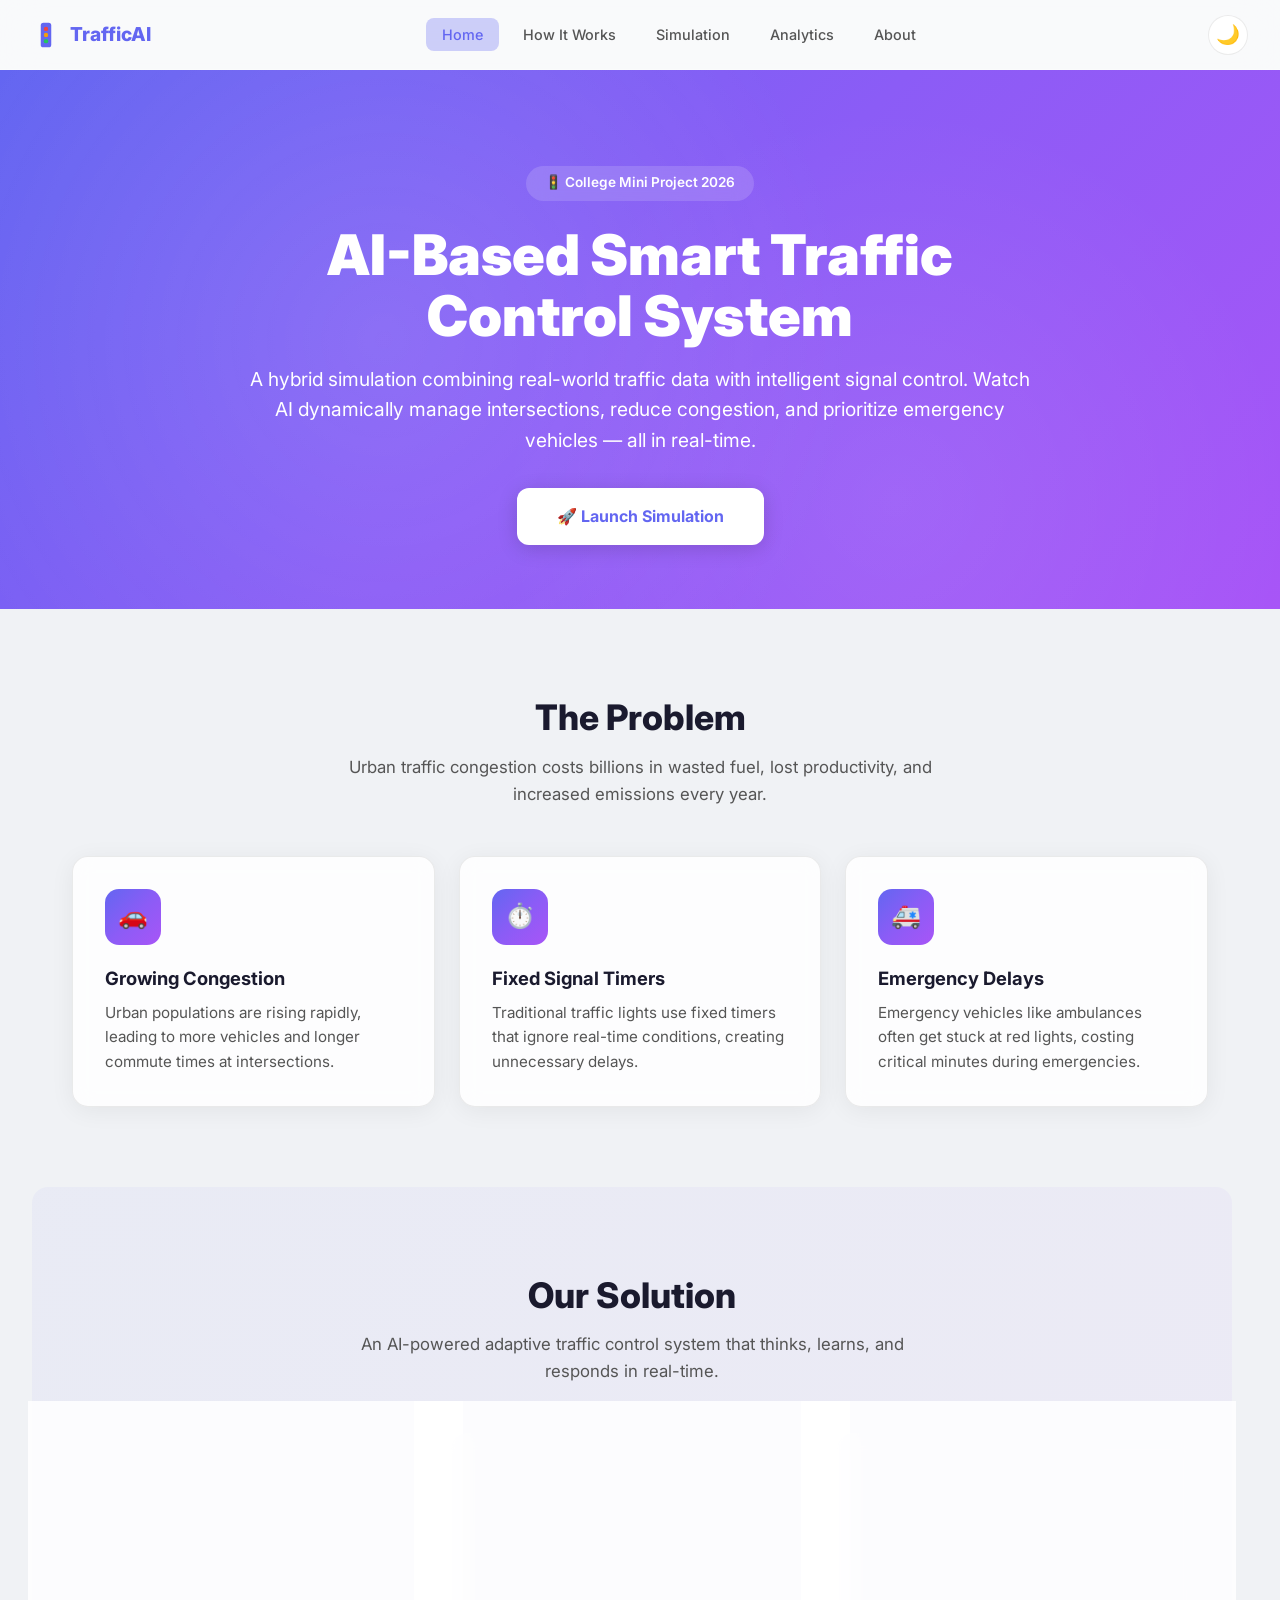
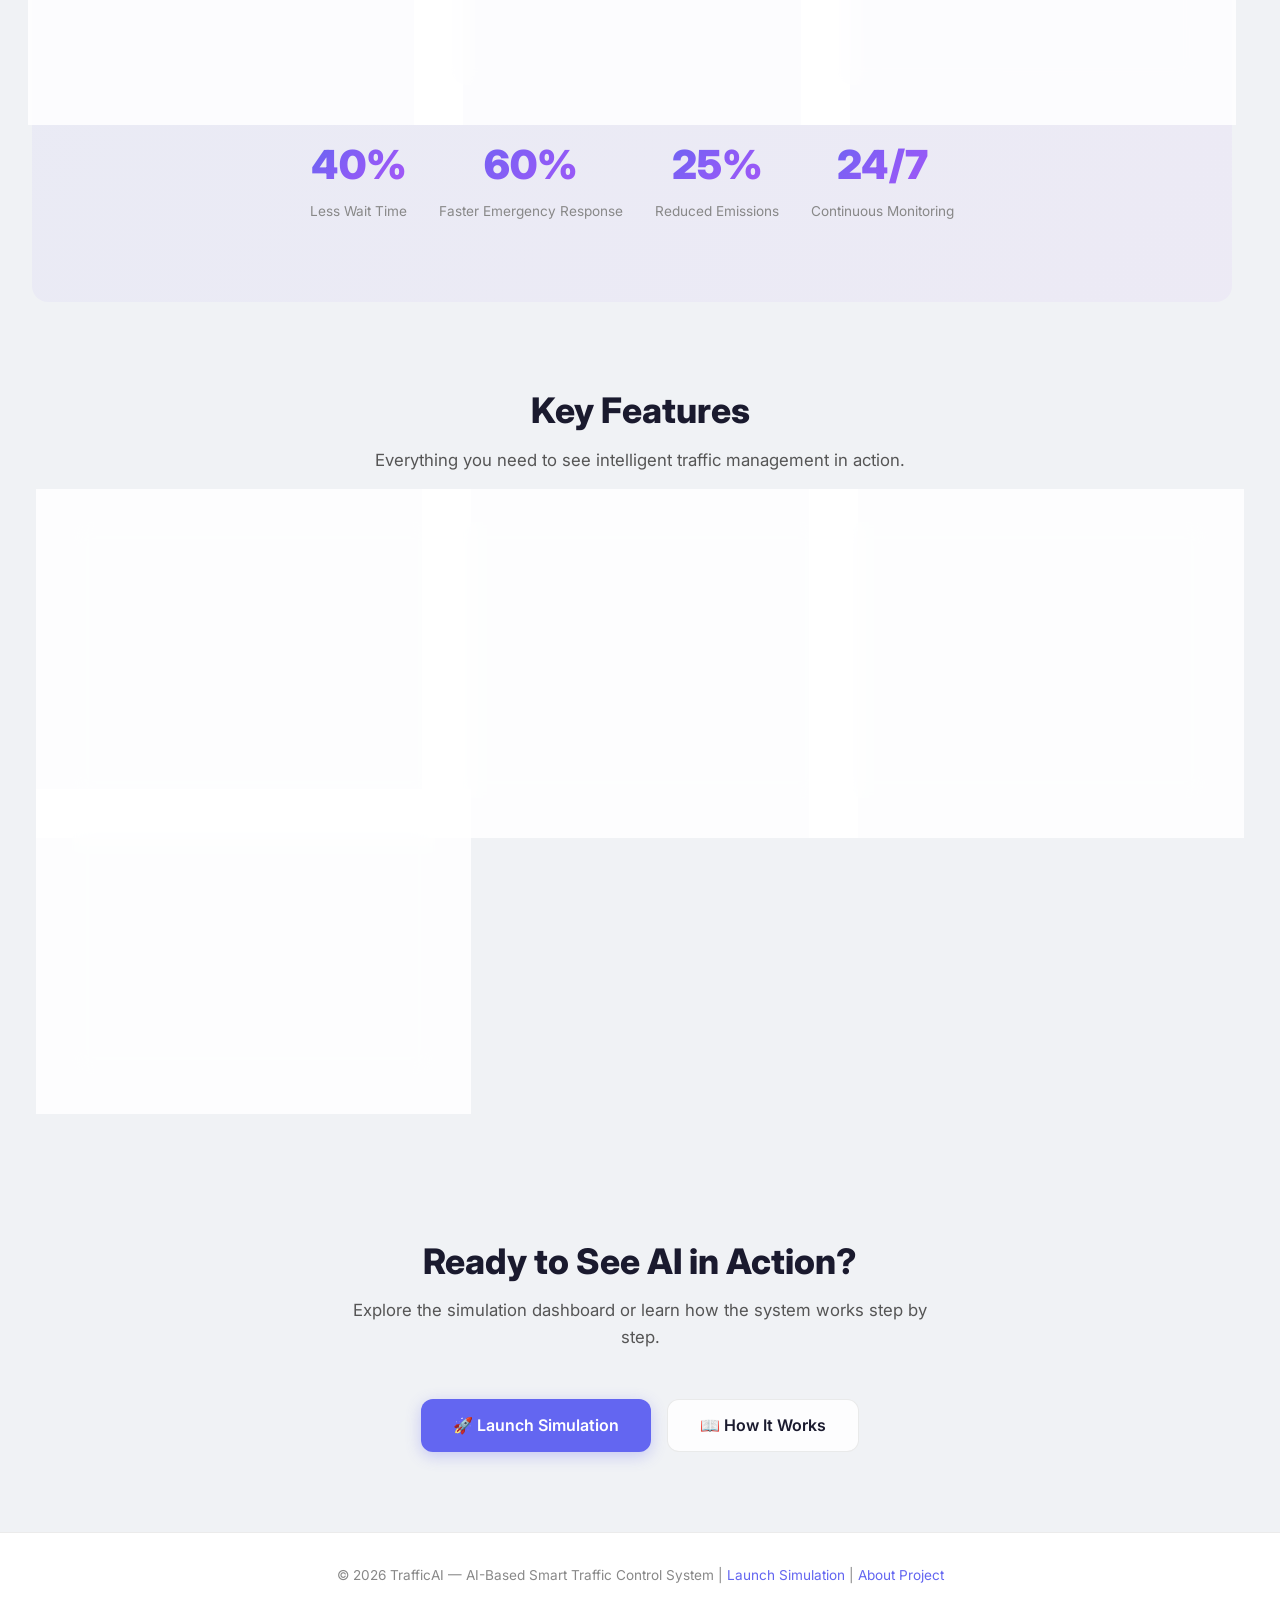
==== index.html @ 93ad0b56 "New commits on the way:" ====
<!DOCTYPE html>
<html lang="en">
<head>
  <meta charset="UTF-8">
  <meta name="viewport" content="width=device-width, initial-scale=1.0">
  <meta name="description" content="AI-Based Smart Traffic Control System - Hybrid Simulation with Real Data. Adaptive signal control using AI and real-time traffic analysis.">
  <title>TrafficAI — Smart Traffic Control System</title>
  <link rel="icon" href="assets/favicon.svg" type="image/svg+xml">
  <link rel="stylesheet" href="css/styles.css">
</head>
<body>
  <div id="navbar-placeholder"></div>

  <main>
    <!-- Hero -->
    <section class="hero">
      <div class="hero-content">
        <span class="hero-badge">🚦 College Mini Project 2026</span>
        <h1>AI-Based Smart Traffic Control System</h1>
        <p>A hybrid simulation combining real-world traffic data with intelligent signal control. 
           Watch AI dynamically manage intersections, reduce congestion, and prioritize emergency vehicles — all in real-time.</p>
        <a href="simulation.html" class="btn btn-hero">🚀 Launch Simulation</a>
      </div>
    </section>

    <!-- Problem Section -->
    <section class="section">
      <h2 class="section-title">The Problem</h2>
      <p class="section-subtitle">Urban traffic congestion costs billions in wasted fuel, lost productivity, and increased emissions every year.</p>
      <div class="grid-3">
        <div class="card fade-in">
          <div class="card-icon">🚗</div>
          <h3>Growing Congestion</h3>
          <p>Urban populations are rising rapidly, leading to more vehicles and longer commute times at intersections.</p>
        </div>
        <div class="card fade-in">
          <div class="card-icon">⏱️</div>
          <h3>Fixed Signal Timers</h3>
          <p>Traditional traffic lights use fixed timers that ignore real-time conditions, creating unnecessary delays.</p>
        </div>
        <div class="card fade-in">
          <div class="card-icon">🚑</div>
          <h3>Emergency Delays</h3>
          <p>Emergency vehicles like ambulances often get stuck at red lights, costing critical minutes during emergencies.</p>
        </div>
      </div>
    </section>

    <!-- Solution Section -->
    <section class="section" style="background: var(--gradient-card); border-radius: var(--radius); margin: 0 2rem;">
      <h2 class="section-title">Our Solution</h2>
      <p class="section-subtitle">An AI-powered adaptive traffic control system that thinks, learns, and responds in real-time.</p>
      <div class="grid-3">
        <div class="card fade-in">
          <div class="card-icon">📡</div>
          <h3>Real-Time Data</h3>
          <p>Fetches live traffic data from APIs to understand current road conditions and congestion levels.</p>
        </div>
        <div class="card fade-in">
          <div class="card-icon">🧠</div>
          <h3>AI Decision Engine</h3>
          <p>Analyzes congestion ratios across all roads and dynamically assigns optimal green signal durations.</p>
        </div>
        <div class="card fade-in">
          <div class="card-icon">🚨</div>
          <h3>Emergency Priority</h3>
          <p>Instantly overrides signals to give green passage to emergency vehicles, then resumes normal control.</p>
        </div>
      </div>
      <div class="stats-row fade-in">
        <div class="stat-item">
          <div class="stat-value">40%</div>
          <div class="stat-label">Less Wait Time</div>
        </div>
        <div class="stat-item">
          <div class="stat-value">60%</div>
          <div class="stat-label">Faster Emergency Response</div>
        </div>
        <div class="stat-item">
          <div class="stat-value">25%</div>
          <div class="stat-label">Reduced Emissions</div>
        </div>
        <div class="stat-item">
          <div class="stat-value">24/7</div>
          <div class="stat-label">Continuous Monitoring</div>
        </div>
      </div>
    </section>

    <!-- How It Works Preview -->
    <section class="section">
      <h2 class="section-title">Key Features</h2>
      <p class="section-subtitle">Everything you need to see intelligent traffic management in action.</p>
      <div class="grid-2">
        <div class="card fade-in">
          <div class="card-icon">🗺️</div>
          <h3>Live Intersection Simulation</h3>
          <p>Watch an animated top-view intersection with moving vehicles, traffic lights, and density indicators — all controlled by our AI engine.</p>
        </div>
        <div class="card fade-in">
          <div class="card-icon">📊</div>
          <h3>Data Visualization Dashboard</h3>
          <p>Interactive charts showing congestion trends, signal timing history, and performance metrics updated in real-time.</p>
        </div>
        <div class="card fade-in">
          <div class="card-icon">⚡</div>
          <h3>Emergency Override System</h3>
          <p>Toggle emergency mode for any road — the AI instantly clears a path with green signals and sound alerts.</p>
        </div>
        <div class="card fade-in">
          <div class="card-icon">🔄</div>
          <h3>Hybrid Data Approach</h3>
          <p>Combines real-world traffic API data with simulation, ensuring the demo works reliably while showcasing real concepts.</p>
        </div>
      </div>
    </section>

    <!-- CTA -->
    <section class="section" style="text-align:center;">
      <h2 class="section-title">Ready to See AI in Action?</h2>
      <p class="section-subtitle">Explore the simulation dashboard or learn how the system works step by step.</p>
      <div style="display:flex; gap:1rem; justify-content:center; flex-wrap:wrap;">
        <a href="simulation.html" class="btn btn-primary">🚀 Launch Simulation</a>
        <a href="how-it-works.html" class="btn btn-secondary">📖 How It Works</a>
      </div>
    </section>
  </main>

  <div id="footer-placeholder"></div>
  <script src="js/main.js"></script>
</body>
</html>
---- css/styles.css ----
@import url('https://fonts.googleapis.com/css2?family=Inter:wght@300;400;500;600;700;800;900&display=swap');

:root {
  --bg-primary: #f0f2f5;
  --bg-secondary: #ffffff;
  --bg-card: rgba(255,255,255,0.85);
  --text-primary: #1a1a2e;
  --text-secondary: #555;
  --text-muted: #888;
  --accent: #6366f1;
  --accent-hover: #4f46e5;
  --accent-glow: rgba(99,102,241,0.3);
  --green: #22c55e;
  --yellow: #f59e0b;
  --red: #ef4444;
  --border: rgba(0,0,0,0.08);
  --shadow: 0 4px 24px rgba(0,0,0,0.06);
  --shadow-lg: 0 8px 40px rgba(0,0,0,0.10);
  --radius: 16px;
  --radius-sm: 10px;
  --nav-height: 70px;
  --gradient-hero: linear-gradient(135deg, #6366f1 0%, #8b5cf6 50%, #a855f7 100%);
  --gradient-card: linear-gradient(135deg, rgba(99,102,241,0.05), rgba(168,85,247,0.05));
  --glass-bg: rgba(255,255,255,0.6);
  --glass-border: rgba(255,255,255,0.3);
}

[data-theme="dark"] {
  --bg-primary: #0f0f1a;
  --bg-secondary: #1a1a2e;
  --bg-card: rgba(26,26,46,0.85);
  --text-primary: #e8e8f0;
  --text-secondary: #aaa;
  --text-muted: #777;
  --border: rgba(255,255,255,0.08);
  --shadow: 0 4px 24px rgba(0,0,0,0.3);
  --shadow-lg: 0 8px 40px rgba(0,0,0,0.4);
  --gradient-card: linear-gradient(135deg, rgba(99,102,241,0.1), rgba(168,85,247,0.1));
  --glass-bg: rgba(26,26,46,0.6);
  --glass-border: rgba(255,255,255,0.1);
}

*, *::before, *::after { margin:0; padding:0; box-sizing:border-box; }

html { scroll-behavior: smooth; }

body {
  font-family: 'Inter', system-ui, sans-serif;
  background: var(--bg-primary);
  color: var(--text-primary);
  line-height: 1.6;
  min-height: 100vh;
  transition: background 0.3s, color 0.3s;
}

/* === NAVBAR === */
.navbar {
  position: fixed; top:0; left:0; right:0; z-index:1000;
  height: var(--nav-height);
  background: var(--glass-bg);
  backdrop-filter: blur(20px);
  -webkit-backdrop-filter: blur(20px);
  border-bottom: 1px solid var(--glass-border);
  display: flex; align-items: center; justify-content: space-between;
  padding: 0 2rem;
  transition: background 0.3s;
}

.nav-brand {
  display: flex; align-items: center; gap: 0.6rem;
  font-weight: 800; font-size: 1.2rem;
  color: var(--accent);
  text-decoration: none;
}

.nav-brand svg { width:28px; height:28px; }

.nav-links {
  display: flex; align-items: center; gap: 0.5rem;
  list-style: none;
}

.nav-links a {
  text-decoration: none; color: var(--text-secondary);
  padding: 0.5rem 1rem; border-radius: 8px;
  font-weight: 500; font-size: 0.9rem;
  transition: all 0.2s;
}

.nav-links a:hover, .nav-links a.active {
  color: var(--accent); background: var(--accent-glow);
}

.theme-toggle {
  background: var(--bg-card); border: 1px solid var(--border);
  border-radius: 50%; width:40px; height:40px;
  display: flex; align-items: center; justify-content: center;
  cursor: pointer; font-size: 1.2rem;
  transition: all 0.3s;
}

.theme-toggle:hover { transform: rotate(30deg); border-color: var(--accent); }

.hamburger {
  display: none; flex-direction: column; gap: 5px;
  background: none; border: none; cursor: pointer; padding: 4px;
}
.hamburger span {
  width: 24px; height: 2px; background: var(--text-primary);
  transition: all 0.3s; border-radius: 2px;
}

@media (max-width: 768px) {
  .hamburger { display: flex; }
  .nav-links {
    position: fixed; top: var(--nav-height); left:0; right:0;
    background: var(--glass-bg); backdrop-filter: blur(20px);
    flex-direction: column; padding: 1rem;
    border-bottom: 1px solid var(--glass-border);
    transform: translateY(-120%); transition: transform 0.3s;
  }
  .nav-links.open { transform: translateY(0); }
  .nav-links a { width: 100%; padding: 0.75rem 1rem; }
}

/* === MAIN CONTENT === */
main { padding-top: var(--nav-height); min-height: 100vh; }

/* === HERO === */
.hero {
  position: relative; overflow: hidden;
  padding: 6rem 2rem 4rem;
  background: var(--gradient-hero);
  color: #fff; text-align: center;
}

.hero::before {
  content:''; position:absolute; inset:0;
  background: radial-gradient(circle at 30% 50%, rgba(255,255,255,0.1) 0%, transparent 50%),
              radial-gradient(circle at 70% 80%, rgba(255,255,255,0.08) 0%, transparent 40%);
}

.hero-content { position: relative; max-width: 800px; margin: 0 auto; }

.hero h1 {
  font-size: clamp(2rem, 5vw, 3.5rem);
  font-weight: 900; line-height: 1.1;
  margin-bottom: 1rem;
  animation: fadeUp 0.8s ease-out;
}

.hero p {
  font-size: clamp(1rem, 2vw, 1.2rem);
  opacity: 0.9; margin-bottom: 2rem;
  animation: fadeUp 0.8s ease-out 0.2s both;
}

.hero-badge {
  display: inline-block;
  padding: 0.4rem 1.2rem; border-radius: 50px;
  background: rgba(255,255,255,0.15);
  backdrop-filter: blur(10px);
  font-size: 0.85rem; font-weight: 600;
  margin-bottom: 1.5rem;
  animation: fadeUp 0.8s ease-out 0.1s both;
}

/* === BUTTONS === */
.btn {
  display: inline-flex; align-items: center; gap: 0.5rem;
  padding: 0.8rem 2rem; border-radius: 12px;
  font-family: inherit; font-weight: 600; font-size: 1rem;
  text-decoration: none; border: none; cursor: pointer;
  transition: all 0.3s;
}

.btn-primary {
  background: var(--accent); color: #fff;
  box-shadow: 0 4px 15px var(--accent-glow);
}
.btn-primary:hover { background: var(--accent-hover); transform: translateY(-2px); box-shadow: 0 6px 25px var(--accent-glow); }

.btn-secondary {
  background: var(--bg-card); color: var(--text-primary);
  border: 1px solid var(--border);
}
.btn-secondary:hover { border-color: var(--accent); color: var(--accent); }

.btn-hero {
  background: #fff; color: var(--accent);
  font-weight: 700; padding: 1rem 2.5rem;
  box-shadow: 0 4px 20px rgba(0,0,0,0.15);
  animation: fadeUp 0.8s ease-out 0.4s both;
}
.btn-hero:hover { transform: translateY(-3px); box-shadow: 0 8px 30px rgba(0,0,0,0.2); }

/* === SECTIONS === */
.section {
  padding: 5rem 2rem;
  max-width: 1200px; margin: 0 auto;
}

.section-title {
  font-size: clamp(1.5rem, 3vw, 2.2rem);
  font-weight: 800; text-align: center;
  margin-bottom: 0.5rem;
}

.section-subtitle {
  text-align: center; color: var(--text-secondary);
  font-size: 1.05rem; margin-bottom: 3rem;
  max-width: 600px; margin-left: auto; margin-right: auto;
}

/* === CARDS === */
.card {
  background: var(--bg-card);
  backdrop-filter: blur(10px);
  border: 1px solid var(--border);
  border-radius: var(--radius);
  padding: 2rem;
  box-shadow: var(--shadow);
  transition: all 0.3s;
}

.card:hover { transform: translateY(-4px); box-shadow: var(--shadow-lg); }

.card-icon {
  width: 56px; height: 56px; border-radius: 14px;
  background: var(--gradient-hero);
  display: flex; align-items: center; justify-content: center;
  font-size: 1.5rem; color: #fff;
  margin-bottom: 1.2rem;
}

.card h3 { font-size: 1.15rem; font-weight: 700; margin-bottom: 0.5rem; }
.card p { color: var(--text-secondary); font-size: 0.95rem; }

/* === GRID LAYOUTS === */
.grid-3 { display: grid; grid-template-columns: repeat(auto-fit, minmax(280px,1fr)); gap: 1.5rem; }
.grid-2 { display: grid; grid-template-columns: repeat(auto-fit, minmax(340px,1fr)); gap: 1.5rem; }

/* === FEATURE STATS === */
.stats-row {
  display: flex; flex-wrap: wrap; justify-content: center;
  gap: 2rem; margin-top: 3rem;
}

.stat-item { text-align: center; }
.stat-value {
  font-size: 2.5rem; font-weight: 900;
  background: var(--gradient-hero);
  -webkit-background-clip: text; -webkit-text-fill-color: transparent;
  background-clip: text;
}
.stat-label { font-size: 0.85rem; color: var(--text-muted); margin-top: 0.25rem; }

/* === HOW IT WORKS - FLOWCHART === */
.flow-container { max-width: 700px; margin: 0 auto; position: relative; }

.flow-line {
  position: absolute; left: 50%; top: 0; bottom: 0;
  width: 3px; background: linear-gradient(to bottom, var(--accent), var(--green));
  transform: translateX(-50%);
  z-index: 0;
}

.flow-step {
  position: relative; z-index: 1;
  display: flex; align-items: center;
  margin-bottom: 2rem;
  opacity: 0; transform: translateY(30px);
  transition: all 0.6s ease-out;
}

.flow-step.visible { opacity: 1; transform: translateY(0); }

.flow-step:nth-child(odd) { flex-direction: row; }
.flow-step:nth-child(even) { flex-direction: row-reverse; }

.flow-step .flow-card {
  width: calc(50% - 40px);
  background: var(--bg-card);
  backdrop-filter: blur(10px);
  border: 1px solid var(--border);
  border-radius: var(--radius);
  padding: 1.5rem;
  box-shadow: var(--shadow);
}

.flow-step .flow-dot {
  width: 20px; height: 20px; border-radius: 50%;
  background: var(--accent); border: 4px solid var(--bg-primary);
  position: absolute; left: 50%; transform: translateX(-50%);
  z-index: 2;
}

.flow-step.emergency .flow-dot { background: var(--red); }
.flow-step.emergency .flow-card { border-color: var(--red); }

.flow-card .step-num {
  font-size: 0.75rem; font-weight: 700; text-transform: uppercase;
  color: var(--accent); margin-bottom: 0.3rem; letter-spacing: 1px;
}

.flow-card h3 { font-size: 1.05rem; margin-bottom: 0.4rem; }
.flow-card p { font-size: 0.88rem; color: var(--text-secondary); }

@media (max-width:600px) {
  .flow-step, .flow-step:nth-child(even) { flex-direction: row; }
  .flow-line { left: 20px; }
  .flow-step .flow-dot { left: 20px; }
  .flow-step .flow-card { width: calc(100% - 60px); margin-left: 50px; }
}

/* === SIMULATION DASHBOARD === */
.dashboard {
  display: grid;
  grid-template-columns: 1fr 320px;
  gap: 1.5rem;
  padding: 2rem;
  max-width: 1400px;
  margin: 0 auto;
}

@media (max-width:1024px) {
  .dashboard { grid-template-columns: 1fr; }
}

.sim-canvas-wrap {
  background: var(--bg-card);
  backdrop-filter: blur(10px);
  border: 1px solid var(--border);
  border-radius: var(--radius);
  padding: 1rem;
  box-shadow: var(--shadow);
  display: flex; flex-direction: column; align-items: center;
}

.sim-canvas-wrap canvas {
  width: 100%; max-width: 600px;
  border-radius: var(--radius-sm);
  background: #1a1a2e;
}

.sidebar { display: flex; flex-direction: column; gap: 1rem; }

.panel {
  background: var(--bg-card);
  backdrop-filter: blur(10px);
  border: 1px solid var(--border);
  border-radius: var(--radius);
  padding: 1.2rem;
  box-shadow: var(--shadow);
}

.panel-title {
  font-size: 0.8rem; font-weight: 700; text-transform: uppercase;
  letter-spacing: 1px; color: var(--text-muted);
  margin-bottom: 1rem;
  display: flex; align-items: center; gap: 0.5rem;
}

/* Traffic Light Display */
.traffic-lights {
  display: grid; grid-template-columns: 1fr 1fr; gap: 0.8rem;
}

.tl-item {
  display: flex; align-items: center; gap: 0.75rem;
  padding: 0.6rem; border-radius: var(--radius-sm);
  background: var(--gradient-card);
  border: 1px solid var(--border);
}

.tl-label {
  font-weight: 700; font-size: 0.85rem;
  min-width: 28px;
}

.tl-lights {
  display: flex; gap: 4px;
}

.tl-bulb {
  width: 14px; height: 14px; border-radius: 50%;
  background: #333; transition: all 0.3s;
}

.tl-bulb.red.on { background: var(--red); box-shadow: 0 0 10px var(--red); }
.tl-bulb.yellow.on { background: var(--yellow); box-shadow: 0 0 10px var(--yellow); }
.tl-bulb.green.on { background: var(--green); box-shadow: 0 0 10px var(--green); }

.tl-timer { font-size: 0.85rem; font-weight: 600; margin-left: auto; }

/* Density bars */
.density-bar-wrap { margin-bottom: 0.6rem; }
.density-label {
  display: flex; justify-content: space-between;
  font-size: 0.82rem; font-weight: 600; margin-bottom: 0.3rem;
}
.density-track {
  height: 8px; border-radius: 4px;
  background: var(--border);
  overflow: hidden;
}
.density-fill {
  height: 100%; border-radius: 4px;
  transition: width 0.8s ease, background 0.3s;
}
.density-fill.low { background: var(--green); }
.density-fill.medium { background: var(--yellow); }
.density-fill.high { background: var(--red); }

/* Controls */
.controls-grid { display: flex; flex-direction: column; gap: 0.7rem; }

.control-row {
  display: flex; align-items: center; gap: 0.7rem;
}

.control-row label {
  font-size: 0.85rem; font-weight: 600;
  min-width: 70px;
}

.speed-slider {
  flex: 1; -webkit-appearance: none; appearance: none;
  height: 6px; border-radius: 3px;
  background: var(--border); outline: none;
}
.speed-slider::-webkit-slider-thumb {
  -webkit-appearance: none; appearance: none;
  width: 18px; height: 18px; border-radius: 50%;
  background: var(--accent); cursor: pointer;
  box-shadow: 0 2px 6px var(--accent-glow);
}

.toggle-switch {
  position: relative; width: 48px; height: 26px;
}
.toggle-switch input { opacity: 0; width: 0; height: 0; }
.toggle-slider {
  position: absolute; inset: 0; cursor: pointer;
  background: var(--border); border-radius: 26px;
  transition: 0.3s;
}
.toggle-slider::before {
  content:''; position: absolute;
  width: 20px; height: 20px; border-radius: 50%;
  left: 3px; bottom: 3px;
  background: #fff; transition: 0.3s;
}
.toggle-switch input:checked + .toggle-slider { background: var(--red); }
.toggle-switch input:checked + .toggle-slider::before { transform: translateX(22px); }

.road-select {
  padding: 0.4rem 0.8rem; border-radius: 8px;
  border: 1px solid var(--border);
  background: var(--bg-primary); color: var(--text-primary);
  font-family: inherit; font-size: 0.85rem;
}

/* Status log */
.status-log {
  max-height: 150px; overflow-y: auto;
  font-size: 0.78rem; font-family: 'Courier New', monospace;
}

.log-entry {
  padding: 0.3rem 0; border-bottom: 1px solid var(--border);
  display: flex; gap: 0.5rem;
}

.log-time { color: var(--accent); font-weight: 600; white-space: nowrap; }
.log-msg { color: var(--text-secondary); }

/* === CHARTS PAGE === */
.charts-grid {
  display: grid;
  grid-template-columns: repeat(auto-fit, minmax(400px, 1fr));
  gap: 1.5rem;
  max-width: 1200px;
  margin: 0 auto;
  padding: 2rem;
}

@media (max-width: 500px) {
  .charts-grid { grid-template-columns: 1fr; }
}

.chart-card {
  background: var(--bg-card);
  backdrop-filter: blur(10px);
  border: 1px solid var(--border);
  border-radius: var(--radius);
  padding: 1.5rem;
  box-shadow: var(--shadow);
}

.chart-card h3 {
  font-size: 1rem; font-weight: 700;
  margin-bottom: 1rem;
  display: flex; align-items: center; gap: 0.5rem;
}

.chart-card canvas { width: 100% !important; }

.data-table {
  width: 100%; border-collapse: collapse;
  font-size: 0.82rem;
}

.data-table th, .data-table td {
  padding: 0.6rem 0.8rem;
  text-align: left;
  border-bottom: 1px solid var(--border);
}

.data-table th {
  font-weight: 700; font-size: 0.75rem;
  text-transform: uppercase; letter-spacing: 0.5px;
  color: var(--text-muted);
}

.signal-badge {
  display: inline-block;
  padding: 0.15rem 0.6rem; border-radius: 50px;
  font-weight: 600; font-size: 0.75rem;
}

.signal-badge.green { background: rgba(34,197,94,0.15); color: var(--green); }
.signal-badge.yellow { background: rgba(245,158,11,0.15); color: var(--yellow); }
.signal-badge.red { background: rgba(239,68,68,0.15); color: var(--red); }

/* === ABOUT PAGE === */
.about-grid {
  display: grid; grid-template-columns: repeat(auto-fit, minmax(300px, 1fr));
  gap: 1.5rem;
}

.tech-badges {
  display: flex; flex-wrap: wrap; gap: 0.5rem; margin-top: 1rem;
}

.tech-badge {
  padding: 0.4rem 1rem; border-radius: 50px;
  background: var(--gradient-card);
  border: 1px solid var(--border);
  font-size: 0.82rem; font-weight: 600;
}

.team-member {
  display: flex; align-items: center; gap: 1rem;
  padding: 1rem; border-radius: var(--radius-sm);
  background: var(--gradient-card);
  border: 1px solid var(--border);
  margin-bottom: 0.8rem;
}

.member-avatar {
  width: 50px; height: 50px; border-radius: 50%;
  background: var(--gradient-hero);
  display: flex; align-items: center; justify-content: center;
  font-size: 1.3rem; color: #fff; font-weight: 700;
}

.member-info h4 { font-size: 0.95rem; }
.member-info p { font-size: 0.82rem; color: var(--text-secondary); }

/* === FOOTER === */
.footer {
  background: var(--bg-secondary);
  border-top: 1px solid var(--border);
  padding: 2rem;
  text-align: center;
  color: var(--text-muted);
  font-size: 0.85rem;
}

.footer a { color: var(--accent); text-decoration: none; }
.footer a:hover { text-decoration: underline; }

/* === ANIMATIONS === */
@keyframes fadeUp {
  from { opacity: 0; transform: translateY(20px); }
  to { opacity: 1; transform: translateY(0); }
}

@keyframes pulse {
  0%, 100% { transform: scale(1); }
  50% { transform: scale(1.05); }
}

@keyframes slideIn {
  from { opacity: 0; transform: translateX(-20px); }
  to { opacity: 1; transform: translateX(0); }
}

.fade-in {
  opacity: 0; transform: translateY(20px);
  transition: all 0.6s ease-out;
}
.fade-in.visible { opacity: 1; transform: translateY(0); }

/* Emergency pulse */
.emergency-active {
  animation: emergencyPulse 1s ease-in-out infinite;
}

@keyframes emergencyPulse {
  0%, 100% { box-shadow: 0 0 0 0 rgba(239,68,68,0.4); }
  50% { box-shadow: 0 0 0 12px rgba(239,68,68,0); }
}

/* Scrollbar */
::-webkit-scrollbar { width: 8px; }
::-webkit-scrollbar-track { background: var(--bg-primary); }
::-webkit-scrollbar-thumb { background: var(--border); border-radius: 4px; }
::-webkit-scrollbar-thumb:hover { background: var(--text-muted); }
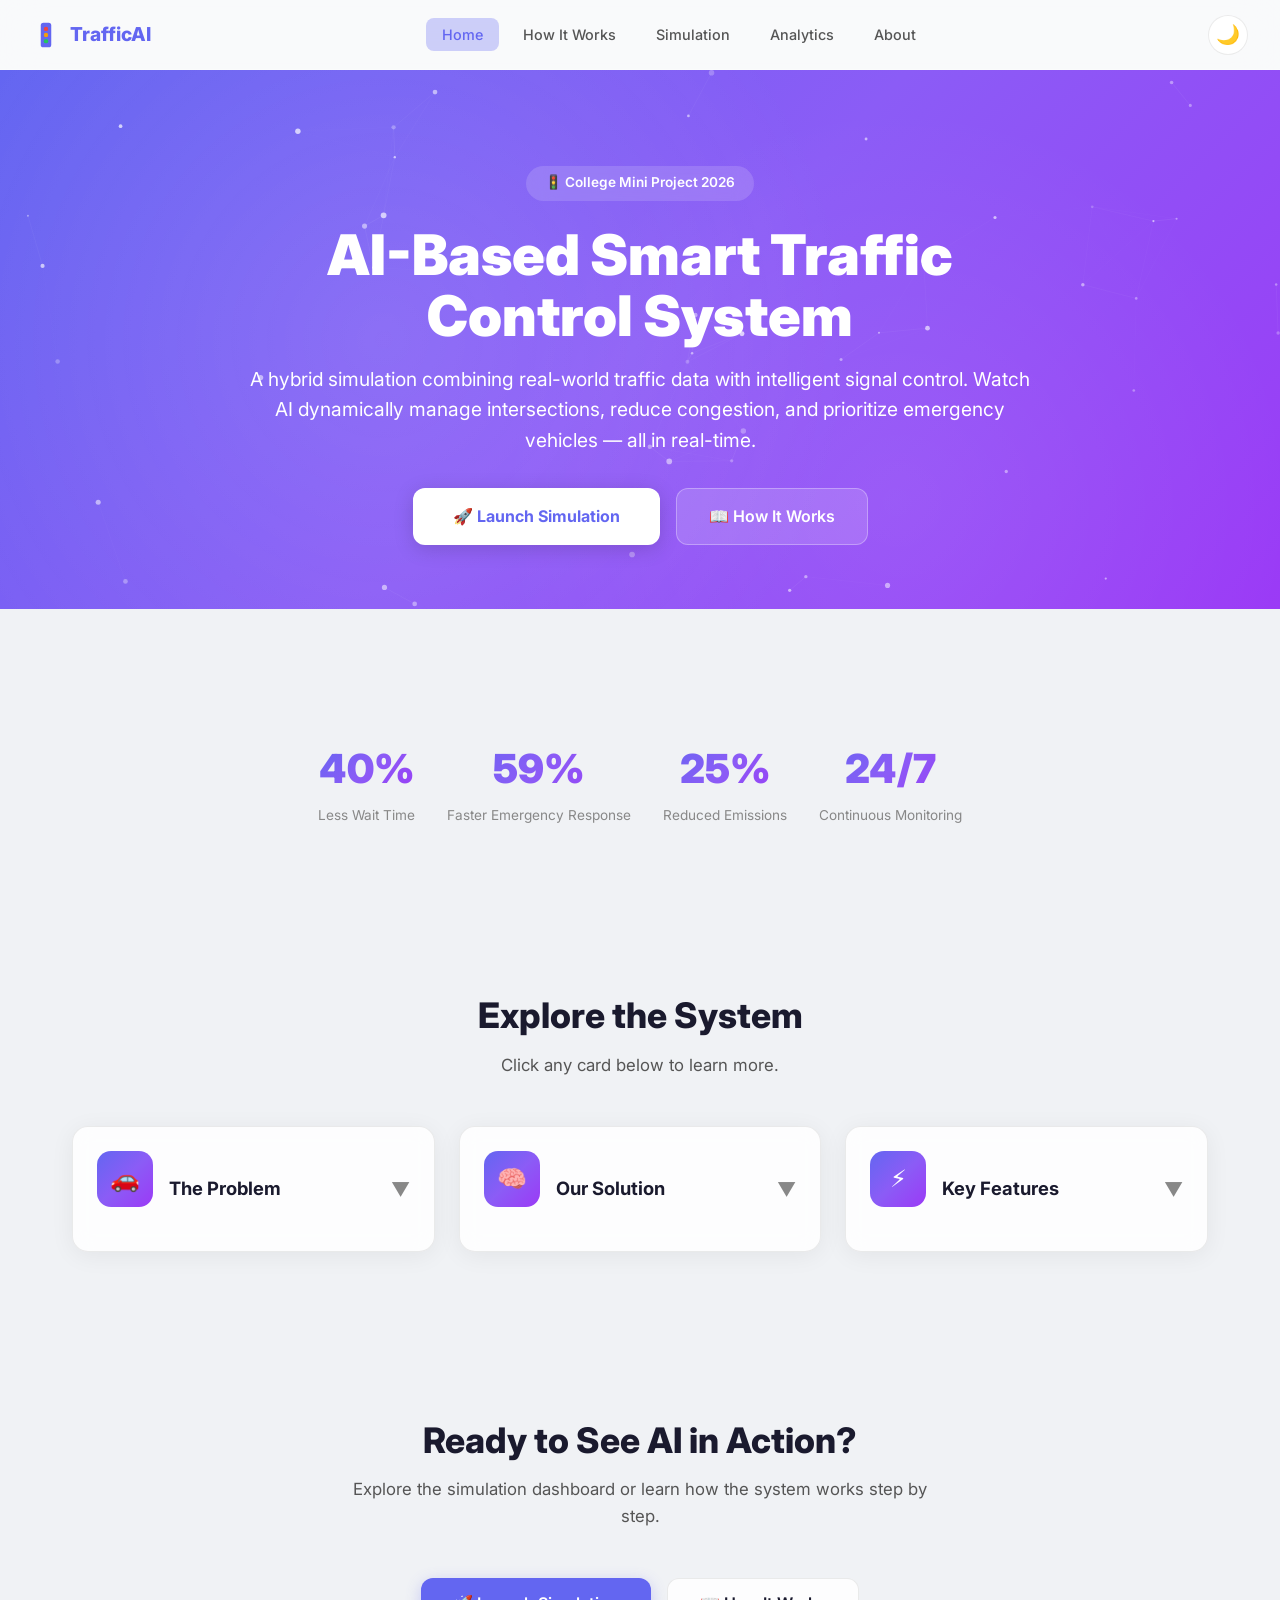
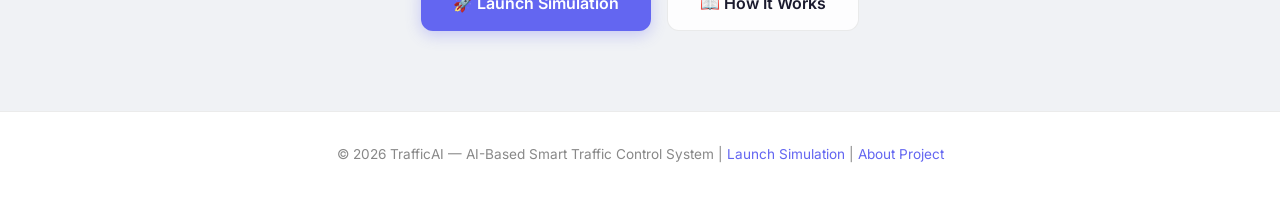
==== commit 21e047c3: "final commit" ====
--- a/index.html
+++ b/index.html
@@ -7,6 +7,7 @@
   <title>TrafficAI — Smart Traffic Control System</title>
   <link rel="icon" href="assets/favicon.svg" type="image/svg+xml">
   <link rel="stylesheet" href="css/styles.css">
+  <link rel="stylesheet" href="css/enhancements.css">
 </head>
 <body>
   <div id="navbar-placeholder"></div>
@@ -14,70 +15,32 @@
   <main>
     <!-- Hero -->
     <section class="hero">
+      <canvas id="hero-particles"></canvas>
       <div class="hero-content">
         <span class="hero-badge">🚦 College Mini Project 2026</span>
         <h1>AI-Based Smart Traffic Control System</h1>
         <p>A hybrid simulation combining real-world traffic data with intelligent signal control. 
            Watch AI dynamically manage intersections, reduce congestion, and prioritize emergency vehicles — all in real-time.</p>
-        <a href="simulation.html" class="btn btn-hero">🚀 Launch Simulation</a>
-      </div>
-    </section>
-
-    <!-- Problem Section -->
-    <section class="section">
-      <h2 class="section-title">The Problem</h2>
-      <p class="section-subtitle">Urban traffic congestion costs billions in wasted fuel, lost productivity, and increased emissions every year.</p>
-      <div class="grid-3">
-        <div class="card fade-in">
-          <div class="card-icon">🚗</div>
-          <h3>Growing Congestion</h3>
-          <p>Urban populations are rising rapidly, leading to more vehicles and longer commute times at intersections.</p>
-        </div>
-        <div class="card fade-in">
-          <div class="card-icon">⏱️</div>
-          <h3>Fixed Signal Timers</h3>
-          <p>Traditional traffic lights use fixed timers that ignore real-time conditions, creating unnecessary delays.</p>
-        </div>
-        <div class="card fade-in">
-          <div class="card-icon">🚑</div>
-          <h3>Emergency Delays</h3>
-          <p>Emergency vehicles like ambulances often get stuck at red lights, costing critical minutes during emergencies.</p>
+        <div style="display:flex; gap:1rem; justify-content:center; flex-wrap:wrap;">
+          <a href="simulation.html" class="btn btn-hero">🚀 Launch Simulation</a>
+          <a href="how-it-works.html" class="btn btn-secondary" style="background:rgba(255,255,255,0.15); color:#fff; border-color:rgba(255,255,255,0.3);">📖 How It Works</a>
         </div>
       </div>
     </section>
 
-    <!-- Solution Section -->
-    <section class="section" style="background: var(--gradient-card); border-radius: var(--radius); margin: 0 2rem;">
-      <h2 class="section-title">Our Solution</h2>
-      <p class="section-subtitle">An AI-powered adaptive traffic control system that thinks, learns, and responds in real-time.</p>
-      <div class="grid-3">
-        <div class="card fade-in">
-          <div class="card-icon">📡</div>
-          <h3>Real-Time Data</h3>
-          <p>Fetches live traffic data from APIs to understand current road conditions and congestion levels.</p>
-        </div>
-        <div class="card fade-in">
-          <div class="card-icon">🧠</div>
-          <h3>AI Decision Engine</h3>
-          <p>Analyzes congestion ratios across all roads and dynamically assigns optimal green signal durations.</p>
-        </div>
-        <div class="card fade-in">
-          <div class="card-icon">🚨</div>
-          <h3>Emergency Priority</h3>
-          <p>Instantly overrides signals to give green passage to emergency vehicles, then resumes normal control.</p>
-        </div>
-      </div>
+    <!-- Stats -->
+    <section class="section">
       <div class="stats-row fade-in">
         <div class="stat-item">
-          <div class="stat-value">40%</div>
+          <div class="stat-value" data-count="40">0%</div>
           <div class="stat-label">Less Wait Time</div>
         </div>
         <div class="stat-item">
-          <div class="stat-value">60%</div>
+          <div class="stat-value" data-count="60">0%</div>
           <div class="stat-label">Faster Emergency Response</div>
         </div>
         <div class="stat-item">
-          <div class="stat-value">25%</div>
+          <div class="stat-value" data-count="25">0%</div>
           <div class="stat-label">Reduced Emissions</div>
         </div>
         <div class="stat-item">
@@ -87,30 +50,83 @@
       </div>
     </section>
 
-    <!-- How It Works Preview -->
+    <!-- Interactive Icon Sections -->
     <section class="section">
-      <h2 class="section-title">Key Features</h2>
-      <p class="section-subtitle">Everything you need to see intelligent traffic management in action.</p>
-      <div class="grid-2">
-        <div class="card fade-in">
-          <div class="card-icon">🗺️</div>
-          <h3>Live Intersection Simulation</h3>
-          <p>Watch an animated top-view intersection with moving vehicles, traffic lights, and density indicators — all controlled by our AI engine.</p>
+      <h2 class="section-title">Explore the System</h2>
+      <p class="section-subtitle">Click any card below to learn more.</p>
+
+      <div class="icon-cards-grid">
+        <!-- Problem Card -->
+        <div class="icon-card" id="card-problem" onclick="toggleIconCard(this)">
+          <div class="icon-card-header">
+            <div class="card-icon">🚗</div>
+            <h3>The Problem</h3>
+            <span class="expand-icon">▼</span>
+          </div>
+          <div class="icon-card-body">
+            <div class="sub-card">
+              <h4>🚗 Growing Congestion</h4>
+              <p>Urban populations are rising rapidly, leading to more vehicles and longer commute times at intersections.</p>
+            </div>
+            <div class="sub-card">
+              <h4>⏱️ Fixed Signal Timers</h4>
+              <p>Traditional traffic lights use fixed timers that ignore real-time conditions, creating unnecessary delays.</p>
+            </div>
+            <div class="sub-card">
+              <h4>🚑 Emergency Delays</h4>
+              <p>Emergency vehicles like ambulances often get stuck at red lights, costing critical minutes during emergencies.</p>
+            </div>
+          </div>
         </div>
-        <div class="card fade-in">
-          <div class="card-icon">📊</div>
-          <h3>Data Visualization Dashboard</h3>
-          <p>Interactive charts showing congestion trends, signal timing history, and performance metrics updated in real-time.</p>
+
+        <!-- Solution Card -->
+        <div class="icon-card" id="card-solution" onclick="toggleIconCard(this)">
+          <div class="icon-card-header">
+            <div class="card-icon">🧠</div>
+            <h3>Our Solution</h3>
+            <span class="expand-icon">▼</span>
+          </div>
+          <div class="icon-card-body">
+            <div class="sub-card">
+              <h4>📡 Real-Time Data</h4>
+              <p>Fetches live traffic data from APIs to understand current road conditions and congestion levels.</p>
+            </div>
+            <div class="sub-card">
+              <h4>🧠 AI Decision Engine</h4>
+              <p>Analyzes congestion ratios across all roads and dynamically assigns optimal green signal durations.</p>
+            </div>
+            <div class="sub-card">
+              <h4>🚨 Emergency Priority</h4>
+              <p>Instantly overrides signals to give green passage to emergency vehicles, then resumes normal control.</p>
+            </div>
+          </div>
         </div>
-        <div class="card fade-in">
-          <div class="card-icon">⚡</div>
-          <h3>Emergency Override System</h3>
-          <p>Toggle emergency mode for any road — the AI instantly clears a path with green signals and sound alerts.</p>
-        </div>
-        <div class="card fade-in">
-          <div class="card-icon">🔄</div>
-          <h3>Hybrid Data Approach</h3>
-          <p>Combines real-world traffic API data with simulation, ensuring the demo works reliably while showcasing real concepts.</p>
+
+        <!-- Key Features Card -->
+        <div class="icon-card" id="card-features" onclick="toggleIconCard(this)">
+          <div class="icon-card-header">
+            <div class="card-icon">⚡</div>
+            <h3>Key Features</h3>
+            <span class="expand-icon">▼</span>
+          </div>
+          <div class="icon-card-body">
+            <div class="sub-card">
+              <h4>🗺️ Live Intersection Simulation</h4>
+              <p>Watch an animated top-view intersection with moving vehicles, traffic lights, and density indicators.</p>
+            </div>
+            <div class="sub-card">
+              <h4>📊 Data Visualization Dashboard</h4>
+              <p>Interactive charts showing congestion trends, signal timing history, and performance metrics.</p>
+            </div>
+            <div class="sub-card">
+              <h4>⚡ Emergency Override System</h4>
+              <p>Toggle emergency mode for any road — the AI instantly clears a path with green signals.</p>
+            </div>
+            <div class="sub-card">
+              <h4>🔄 Hybrid Data Approach</h4>
+              <p>Combines real-world traffic API data with simulation for reliable demos.</p>
+            </div>
+          </div>
         </div>
       </div>
     </section>
@@ -128,5 +144,22 @@
 
   <div id="footer-placeholder"></div>
   <script src="js/main.js"></script>
+  <script>
+    // Toggle expandable icon cards
+    function toggleIconCard(card) {
+      const body = card.querySelector('.icon-card-body');
+      const isOpen = card.classList.contains('open');
+      // Close all cards first
+      document.querySelectorAll('.icon-card').forEach(c => {
+        c.classList.remove('open');
+        c.querySelector('.icon-card-body').classList.remove('open');
+      });
+      // Open clicked one (if it wasn't already open)
+      if (!isOpen) {
+        card.classList.add('open');
+        body.classList.add('open');
+      }
+    }
+  </script>
 </body>
 </html>
--- a/css/styles.css
+++ b/css/styles.css
@@ -19,8 +19,8 @@
   --radius: 16px;
   --radius-sm: 10px;
   --nav-height: 70px;
-  --gradient-hero: linear-gradient(135deg, #6366f1 0%, #8b5cf6 50%, #a855f7 100%);
-  --gradient-card: linear-gradient(135deg, rgba(99,102,241,0.05), rgba(168,85,247,0.05));
+  --gradient-hero: linear-gradient(135deg, #6366f1 0%, #8b5cf6 50%, #9b3af6 100%);
+  --gradient-card: linear-gradient(135deg, rgba(112, 114, 225, 0.05), rgba(168,85,247,0.05));
   --glass-bg: rgba(255,255,255,0.6);
   --glass-border: rgba(255,255,255,0.3);
 }
--- a/css/enhancements.css
+++ b/css/enhancements.css
@@ -0,0 +1,469 @@
+/* ===== ENHANCEMENTS CSS ===== */
+/* Premium overlay styles layered on top of styles.css */
+
+/* Particle canvas behind hero */
+.hero { position: relative; overflow: hidden; }
+#hero-particles {
+  position: absolute; inset: 0; z-index: 0;
+  pointer-events: none;
+}
+.hero-content { position: relative; z-index: 1; }
+
+/* Shimmer on card hover */
+.card { position: relative; overflow: hidden; }
+.card::after {
+  content: '';
+  position: absolute; inset: 0;
+  background: linear-gradient(
+    120deg,
+    transparent 30%,
+    rgba(255,255,255,0.08) 50%,
+    transparent 70%
+  );
+  background-size: 200% 200%;
+  opacity: 0;
+  transition: opacity 0.4s;
+  pointer-events: none;
+}
+
+.card:hover::after {
+  opacity: 1;
+  animation: shimmer 1.5s ease-in-out;
+}
+
+@keyframes shimmer {
+  from { background-position: 200% 200%; }
+  to { background-position: -100% -100%; }
+}
+
+.card:hover {
+  transform: translateY(-6px) scale(1.01);
+  border-color: rgba(99,102,241,0.3);
+  box-shadow: 0 12px 40px rgba(99,102,241,0.12), 0 4px 12px rgba(0,0,0,0.08);
+}
+
+/* Card icon float animation */
+.card-icon {
+  transition: transform 0.4s;
+}
+.card:hover .card-icon {
+  transform: translateY(-4px) rotate(-5deg);
+}
+
+/* Emergency banner */
+.emergency-banner {
+  position: fixed;
+  top: var(--nav-height);
+  left: 0; right: 0;
+  z-index: 999;
+  padding: 0.75rem 1.5rem;
+  background: linear-gradient(90deg, #ef4444, #dc2626);
+  color: #fff;
+  font-weight: 700;
+  font-size: 0.9rem;
+  text-align: center;
+  letter-spacing: 0.5px;
+  display: flex; align-items: center; justify-content: center; gap: 0.6rem;
+  transform: translateY(-100%);
+  transition: transform 0.4s cubic-bezier(0.4, 0, 0.2, 1);
+  box-shadow: 0 4px 20px rgba(239,68,68,0.3);
+}
+
+.emergency-banner.active {
+  transform: translateY(0);
+}
+
+.emergency-banner .pulse-dot {
+  width: 10px; height: 10px; border-radius: 50%;
+  background: #fff;
+  animation: dotPulse 1s infinite;
+}
+
+@keyframes dotPulse {
+  0%, 100% { opacity: 1; transform: scale(1); }
+  50% { opacity: 0.5; transform: scale(1.4); }
+}
+
+/* Architecture diagram styles */
+.arch-flow {
+  display: flex;
+  align-items: center;
+  justify-content: center;
+  gap: 0.8rem;
+  flex-wrap: wrap;
+  padding: 1.5rem 0;
+}
+
+.arch-node {
+  background: var(--gradient-card);
+  border: 1px solid var(--border);
+  border-radius: 12px;
+  padding: 1rem 1.2rem;
+  font-size: 0.88rem;
+  font-weight: 600;
+  text-align: center;
+  min-width: 120px;
+  transition: transform 0.3s;
+}
+
+.arch-node:hover { transform: translateY(-3px); }
+
+.arch-arrow {
+  font-size: 1.5rem; color: var(--accent);
+  font-weight: 900;
+}
+
+@media (max-width: 600px) {
+  .arch-flow { flex-direction: column; }
+  .arch-arrow { transform: rotate(90deg); }
+}
+
+/* Code block styling */
+.code-block {
+  background: #0d1117;
+  border: 1px solid rgba(255,255,255,0.1);
+  border-radius: var(--radius-sm);
+  padding: 1.2rem;
+  font-family: 'Courier New', monospace;
+  font-size: 0.85rem;
+  line-height: 1.7;
+  color: #c9d1d9;
+  overflow-x: auto;
+}
+
+.code-block .keyword { color: #ff7b72; }
+.code-block .string { color: #a5d6ff; }
+.code-block .comment { color: #8b949e; }
+.code-block .number { color: #79c0ff; }
+
+/* Academic methodology styles */
+.methodology-grid {
+  display: grid;
+  grid-template-columns: repeat(auto-fit, minmax(200px, 1fr));
+  gap: 1rem;
+  margin-top: 1.5rem;
+}
+
+.method-step {
+  background: var(--gradient-card);
+  border: 1px solid var(--border);
+  border-radius: var(--radius-sm);
+  padding: 1.2rem;
+  text-align: center;
+  transition: all 0.3s;
+}
+
+.method-step:hover {
+  transform: translateY(-4px);
+  border-color: rgba(99,102,241,0.3);
+}
+
+.method-step .step-icon {
+  font-size: 2rem;
+  margin-bottom: 0.8rem;
+}
+
+.method-step h4 {
+  font-size: 0.95rem;
+  margin-bottom: 0.3rem;
+}
+
+.method-step p {
+  font-size: 0.82rem;
+  color: var(--text-secondary);
+}
+
+/* Improved scrollbar for dark mode */
+[data-theme="dark"] ::-webkit-scrollbar-track {
+  background: #0f0f1a;
+}
+[data-theme="dark"] ::-webkit-scrollbar-thumb {
+  background: rgba(99,102,241,0.3);
+  border-radius: 4px;
+}
+[data-theme="dark"] ::-webkit-scrollbar-thumb:hover {
+  background: rgba(99,102,241,0.5);
+}
+
+/* ===== INTERACTIVE ICON CARDS (Homepage) ===== */
+.icon-cards-grid {
+  display: grid;
+  grid-template-columns: repeat(auto-fit, minmax(300px, 1fr));
+  gap: 1.5rem;
+}
+
+.icon-card {
+  background: var(--bg-card);
+  backdrop-filter: blur(10px);
+  border: 1px solid var(--border);
+  border-radius: var(--radius);
+  overflow: hidden;
+  box-shadow: var(--shadow);
+  transition: all 0.3s;
+  cursor: pointer;
+}
+
+.icon-card:hover {
+  border-color: rgba(99,102,241,0.3);
+  box-shadow: 0 12px 40px rgba(99,102,241,0.12);
+}
+
+.icon-card-header {
+  display: flex;
+  align-items: center;
+  gap: 1rem;
+  padding: 1.5rem;
+}
+
+.icon-card-header .card-icon {
+  width: 56px; height: 56px;
+  border-radius: 14px;
+  background: var(--gradient-hero);
+  display: flex; align-items: center; justify-content: center;
+  font-size: 1.5rem; color: #fff;
+  flex-shrink: 0;
+  transition: transform 0.4s;
+}
+
+.icon-card:hover .icon-card-header .card-icon {
+  transform: scale(1.1) rotate(-5deg);
+}
+
+.icon-card-header h3 {
+  font-size: 1.15rem;
+  font-weight: 700;
+  flex: 1;
+}
+
+.icon-card-header .expand-icon {
+  font-size: 1.2rem;
+  transition: transform 0.3s;
+  color: var(--text-muted);
+}
+
+.icon-card.open .icon-card-header .expand-icon {
+  transform: rotate(180deg);
+}
+
+.icon-card-body {
+  max-height: 0;
+  overflow: hidden;
+  transition: max-height 0.5s cubic-bezier(0.4, 0, 0.2, 1), padding 0.3s;
+  padding: 0 1.5rem;
+  border-top: 0px solid var(--border);
+}
+
+.icon-card-body.open {
+  max-height: 600px;
+  padding: 1.2rem 1.5rem 1.5rem;
+  border-top: 1px solid var(--border);
+}
+
+.icon-card-body .sub-card {
+  background: var(--gradient-card);
+  border: 1px solid var(--border);
+  border-radius: var(--radius-sm);
+  padding: 1rem;
+  margin-bottom: 0.8rem;
+}
+
+.icon-card-body .sub-card:last-child {
+  margin-bottom: 0;
+}
+
+.icon-card-body .sub-card h4 {
+  font-size: 0.95rem;
+  margin-bottom: 0.3rem;
+  display: flex;
+  align-items: center;
+  gap: 0.5rem;
+}
+
+.icon-card-body .sub-card p {
+  font-size: 0.88rem;
+  color: var(--text-secondary);
+  line-height: 1.5;
+}
+
+/* ===== EXPANDABLE TEAM CARDS (About page) ===== */
+.team-card {
+  background: var(--bg-card);
+  backdrop-filter: blur(10px);
+  border: 1px solid var(--border);
+  border-radius: var(--radius);
+  margin-bottom: 1rem;
+  overflow: hidden;
+  box-shadow: var(--shadow);
+  transition: all 0.3s;
+}
+
+.team-card:hover {
+  border-color: rgba(99,102,241,0.2);
+}
+
+.team-card-header {
+  display: flex;
+  align-items: center;
+  gap: 1rem;
+  padding: 1.2rem 1.5rem;
+  cursor: pointer;
+  user-select: none;
+}
+
+.team-card-header .team-icon {
+  width: 48px; height: 48px;
+  border-radius: 50%;
+  background: var(--gradient-hero);
+  display: flex; align-items: center; justify-content: center;
+  font-size: 1.4rem;
+  flex-shrink: 0;
+}
+
+.team-card-header h3 {
+  flex: 1;
+  font-size: 1.05rem;
+  font-weight: 700;
+}
+
+.team-card-header .expand-arrow {
+  font-size: 1rem;
+  transition: transform 0.3s;
+  color: var(--text-muted);
+}
+
+.team-card.open .team-card-header .expand-arrow {
+  transform: rotate(180deg);
+}
+
+.team-card-body {
+  max-height: 0;
+  overflow: hidden;
+  transition: max-height 0.4s cubic-bezier(0.4, 0, 0.2, 1), padding 0.3s;
+  padding: 0 1.5rem;
+  border-top: 0px solid var(--border);
+}
+
+.team-card-body.open {
+  max-height: 500px;
+  padding: 1rem 1.5rem 1.2rem;
+  border-top: 1px solid var(--border);
+}
+
+/* Student rows */
+.student-row {
+  display: flex; align-items: center; gap: 0.6rem;
+  padding: 0.6rem 0;
+  border-bottom: 1px solid var(--border);
+}
+
+.student-row:last-child { border-bottom: none; }
+
+.student-num {
+  font-weight: 700; font-size: 0.9rem;
+  color: var(--accent);
+  min-width: 24px;
+}
+
+.team-input {
+  flex: 1;
+  padding: 0.45rem 0.7rem;
+  border: 1px solid var(--border);
+  border-radius: 8px;
+  background: var(--bg-primary);
+  color: var(--text-primary);
+  font-family: inherit;
+  font-size: 0.88rem;
+  outline: none;
+  transition: border-color 0.3s;
+}
+
+.team-input:focus {
+  border-color: var(--accent);
+  box-shadow: 0 0 0 3px var(--accent-glow);
+}
+
+.team-input::placeholder {
+  color: var(--text-muted);
+  font-style: italic;
+}
+
+/* Guide fields */
+.guide-field {
+  margin-bottom: 0.8rem;
+}
+
+.guide-field label {
+  display: block;
+  font-size: 0.78rem;
+  font-weight: 600;
+  text-transform: uppercase;
+  letter-spacing: 0.5px;
+  color: var(--text-muted);
+  margin-bottom: 0.3rem;
+}
+
+.guide-field:last-child {
+  margin-bottom: 0;
+}
+
+/* Disabled team inputs (read-only mode) */
+.team-input:disabled {
+  background: transparent;
+  border-color: transparent;
+  cursor: default;
+  opacity: 0.85;
+}
+
+/* Team action buttons */
+.team-actions {
+  display: flex;
+  align-items: center;
+  gap: 0.6rem;
+  margin-top: 1rem;
+  padding-top: 0.8rem;
+  border-top: 1px solid var(--border);
+}
+
+.team-btn {
+  display: inline-flex;
+  align-items: center;
+  gap: 0.4rem;
+  padding: 0.5rem 1.2rem;
+  border-radius: 10px;
+  font-family: inherit;
+  font-weight: 600;
+  font-size: 0.85rem;
+  border: none;
+  cursor: pointer;
+  transition: all 0.3s;
+}
+
+.team-btn-edit {
+  background: var(--gradient-card);
+  color: var(--text-primary);
+  border: 1px solid var(--border);
+}
+
+.team-btn-edit:hover {
+  border-color: var(--accent);
+  color: var(--accent);
+  transform: translateY(-1px);
+}
+
+.team-btn-save {
+  background: var(--accent);
+  color: #fff;
+  box-shadow: 0 2px 10px var(--accent-glow);
+}
+
+.team-btn-save:hover {
+  background: var(--accent-hover);
+  transform: translateY(-1px);
+  box-shadow: 0 4px 15px var(--accent-glow);
+}
+
+.save-indicator {
+  font-size: 0.85rem;
+  font-weight: 700;
+  transition: opacity 0.4s;
+}
